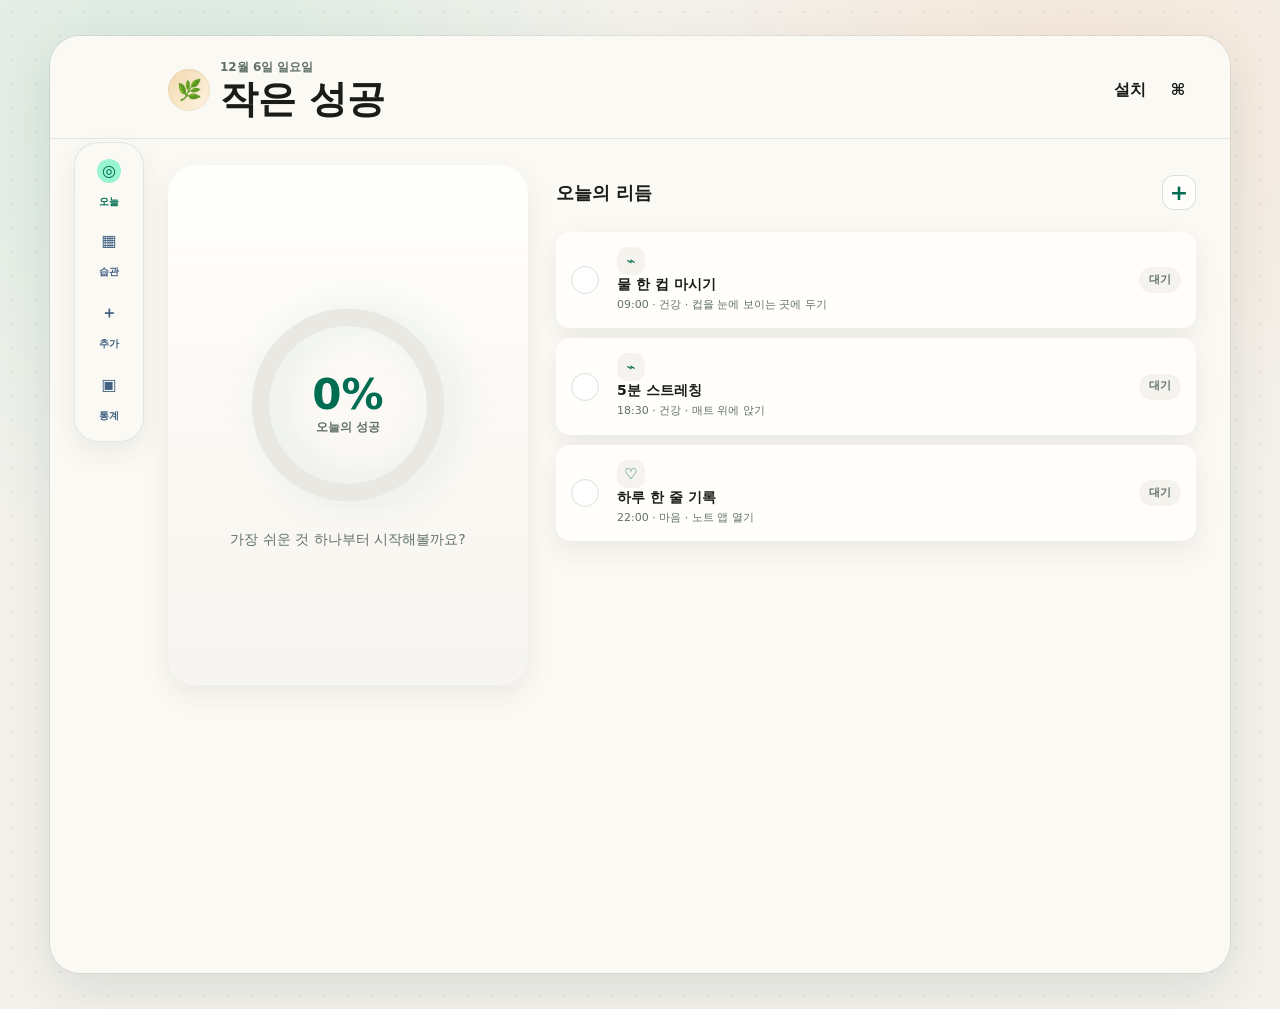
==== app/index.html @ c060423d "Initial habit app" ====
<!doctype html>
<html lang="ko">
  <head>
    <meta charset="utf-8" />
    <meta name="viewport" content="width=device-width, initial-scale=1, viewport-fit=cover" />
    <meta name="theme-color" content="#fbf9f4" />
    <meta name="description" content="작은 습관을 만들고 매일 기록하는 반응형 습관 앱" />
    <link rel="manifest" href="./manifest.webmanifest" />
    <link rel="icon" href="./icon.svg" type="image/svg+xml" />
    <link rel="stylesheet" href="./styles.css" />
    <title>작은 습관 조각</title>
  </head>
  <body>
    <a class="skip-link" href="#mainContent">본문으로 이동</a>

    <div id="app" class="app-shell">
      <header class="app-header">
        <button class="back-button" data-view-target="today" type="button" aria-label="뒤로">‹</button>
        <div class="avatar" aria-hidden="true">🌿</div>
        <div class="title-wrap">
          <p class="screen-date" id="todayLabel"></p>
          <h1 id="viewTitle">작은 성공</h1>
        </div>
        <button class="settings-button" id="installButton" type="button" hidden>설치</button>
        <button class="settings-button" type="button" aria-label="설정">⌘</button>
      </header>

      <main class="main-panel" id="mainContent">
        <section id="todayView" class="view is-visible" aria-labelledby="viewTitle">
          <div class="today-progress">
            <div class="progress-ring" aria-label="오늘 진행률">
              <svg viewBox="0 0 120 120">
                <circle class="ring-bg" cx="60" cy="60" r="50"></circle>
                <circle class="ring-value" id="ringValue" cx="60" cy="60" r="50"></circle>
              </svg>
              <div class="ring-center">
                <strong id="ringText">0%</strong>
                <span>오늘의 성공</span>
              </div>
            </div>
            <strong id="todayPercent" class="sr-only">0%</strong>
            <p id="todayMessage">작은 시작을 기다리고 있어요.</p>
          </div>

          <div class="section-head">
            <h2>오늘의 리듬</h2>
            <button class="icon-pill" data-view-target="add" type="button">+</button>
          </div>
          <div id="todayList" class="habit-list"></div>
        </section>

        <section id="habitsView" class="view" aria-labelledby="viewTitle">
          <div class="toolbar">
            <label class="search-box">
              <span>검색</span>
              <input id="searchInput" type="search" placeholder="습관 이름 검색" />
            </label>
            <select id="categoryFilter" aria-label="카테고리 필터">
              <option value="all">전체</option>
              <option value="health">건강</option>
              <option value="mind">마음</option>
              <option value="study">공부</option>
              <option value="life">생활</option>
            </select>
          </div>
          <div id="habitList" class="habit-grid"></div>
        </section>

        <section id="addView" class="view" aria-labelledby="viewTitle">
          <form id="habitForm" class="form-panel">
            <input type="hidden" id="editingId" />
            <label>
              <span>습관 목표</span>
              <input id="habitName" maxlength="32" required placeholder="나는 뭘 하고 싶어요..." />
            </label>
            <label>
              <span>바로 시작할 첫 조각</span>
              <input id="habitMicro" maxlength="44" required placeholder="예: 운동화 현관에 두기" />
            </label>

            <fieldset class="category-field">
              <legend>카테고리</legend>
              <label>
                <input type="radio" name="categoryChoice" value="health" checked />
                <span>건강</span>
              </label>
              <label>
                <input type="radio" name="categoryChoice" value="mind" />
                <span>마음</span>
              </label>
              <label>
                <input type="radio" name="categoryChoice" value="study" />
                <span>자기계발</span>
              </label>
            </fieldset>

            <div class="form-row">
              <label>
                <span>카테고리</span>
                <select id="habitCategory">
                  <option value="health">건강</option>
                  <option value="mind">마음</option>
                  <option value="study">공부</option>
                  <option value="life">생활</option>
                </select>
              </label>
              <label>
                <span>목표 시간</span>
                <input id="habitTime" type="time" value="09:00" />
              </label>
            </div>

            <label>
              <span>작게 나눈 순서</span>
              <textarea id="habitSteps" rows="4" placeholder="한 줄에 하나씩 적어줘&#10;신발끈 묶기&#10;현관문 열기&#10;5분만 걷기"></textarea>
            </label>

            <div class="reminder-row">
              <div>
                <strong>부드러운 알림</strong>
                <span>예정 시간에 살짝 알려줄게요</span>
              </div>
              <span class="switch" aria-hidden="true"></span>
            </div>

            <div class="form-actions">
              <button class="secondary-button" id="cancelEdit" type="button">취소</button>
              <button class="primary-button" type="submit">작은 습관 저장하기</button>
            </div>
          </form>
        </section>

        <section id="detailView" class="view" aria-labelledby="viewTitle">
          <div id="detailPanel"></div>
        </section>

        <section id="statsView" class="view" aria-labelledby="viewTitle">
          <div class="stats-grid">
            <article class="stat-card warm">
              <span>연속 달성</span>
              <strong id="streakStat">0일</strong>
            </article>
            <article class="stat-card green">
              <span>전체 완료</span>
              <strong id="totalStat">0회</strong>
            </article>
            <article class="stat-card">
              <span>등록 습관</span>
              <strong id="habitStat">0개</strong>
            </article>
          </div>

          <div class="chart-panel">
            <div class="section-head compact">
              <h2>주간 흐름</h2>
              <span class="growth-chip">+15%</span>
            </div>
            <div id="weekChart" class="week-chart"></div>
          </div>
        </section>
      </main>

      <nav class="bottom-nav" aria-label="하단 메뉴">
        <button class="nav-item is-active" data-view="today" type="button"><span>◎</span>오늘</button>
        <button class="nav-item" data-view="habits" type="button"><span>▦</span>습관</button>
        <button class="nav-item" data-view="add" type="button"><span>＋</span>추가</button>
        <button class="nav-item" data-view="stats" type="button"><span>▣</span>통계</button>
      </nav>
    </div>

    <div id="toast" class="toast" role="status" aria-live="polite"></div>
    <script src="./app.js"></script>
  </body>
</html>
---- app/styles.css ----
:root {
  color-scheme: light;
  --background: #fbf9f4;
  --surface: #fffefa;
  --surface-low: #f5f3ee;
  --surface-mid: #f0eee9;
  --surface-high: #eae8e3;
  --primary: #006c51;
  --primary-soft: #99f4d1;
  --primary-mid: #76d1af;
  --primary-deep: #004b3a;
  --secondary: #416182;
  --warm: #ffae6f;
  --text: #1b1c19;
  --muted: #617069;
  --line: #d9e1dc;
  --danger: #b64040;
  --font-display: "Plus Jakarta Sans", "Apple SD Gothic Neo", "Malgun Gothic", system-ui, sans-serif;
  --font-body: "Be Vietnam Pro", "Apple SD Gothic Neo", "Malgun Gothic", system-ui, sans-serif;
  --shadow-soft: 0 18px 50px rgba(22, 45, 37, 0.1);
  --shadow-card: 0 10px 26px rgba(25, 54, 45, 0.08);
  --spring: cubic-bezier(0.2, 0.8, 0.2, 1);
}

* {
  box-sizing: border-box;
}

html {
  min-height: 100%;
  scroll-behavior: smooth;
}

body {
  min-height: 100%;
  margin: 0;
  background:
    radial-gradient(circle, rgba(27, 28, 25, 0.08) 1px, transparent 1px) 0 0 / 24px 24px,
    #f3f1ec;
  color: var(--text);
  font-family: var(--font-body);
  font-size: 16px;
  line-height: 1.5;
  letter-spacing: 0;
}

button,
input,
select,
textarea {
  font: inherit;
}

button {
  cursor: pointer;
}

button,
input,
select,
textarea,
.habit-card,
.stat-card,
.detail-card,
.form-panel,
.chart-panel,
.today-progress {
  transition:
    transform 240ms var(--spring),
    background-color 220ms ease,
    border-color 220ms ease,
    box-shadow 260ms var(--spring),
    color 220ms ease,
    opacity 220ms ease;
}

button:active {
  transform: scale(0.95);
}

button:focus-visible,
input:focus-visible,
select:focus-visible,
textarea:focus-visible {
  outline: 3px solid rgba(0, 108, 81, 0.28);
  outline-offset: 3px;
}

h1,
h2,
p {
  margin: 0;
}

h1,
h2 {
  font-family: var(--font-display);
  letter-spacing: 0;
}

h1 {
  font-size: 18px;
  font-weight: 800;
  line-height: 1.2;
}

h2 {
  font-size: 18px;
  font-weight: 800;
}

.sr-only,
.skip-link {
  position: absolute;
  width: 1px;
  height: 1px;
  padding: 0;
  overflow: hidden;
  clip: rect(0, 0, 0, 0);
  white-space: nowrap;
  border: 0;
}

.skip-link:focus {
  position: fixed;
  z-index: 100;
  top: 12px;
  left: 12px;
  width: auto;
  height: auto;
  clip: auto;
  padding: 10px 14px;
  border-radius: 12px;
  background: var(--primary);
  color: #fff;
}

.app-shell {
  position: relative;
  width: min(100%, 390px);
  min-height: 100dvh;
  margin: 0 auto;
  overflow: hidden;
  background: var(--background);
  box-shadow: 0 0 0 1px rgba(0, 0, 0, 0.06), var(--shadow-soft);
}

.app-header {
  position: sticky;
  top: 0;
  z-index: 20;
  display: grid;
  grid-template-columns: 36px 38px minmax(0, 1fr) auto auto;
  align-items: center;
  gap: 8px;
  min-height: 66px;
  padding: max(10px, env(safe-area-inset-top)) 16px 10px;
  background: rgba(251, 249, 244, 0.9);
  backdrop-filter: blur(18px) saturate(150%);
}

.back-button,
.settings-button,
.icon-pill,
.icon-button {
  display: inline-grid;
  place-items: center;
  min-width: 36px;
  min-height: 36px;
  border: 0;
  border-radius: 14px;
  background: transparent;
  color: var(--text);
  font-weight: 800;
}

.back-button {
  font-size: 28px;
}

.settings-button:hover,
.back-button:hover,
.icon-pill:hover,
.icon-button:hover {
  background: var(--surface-mid);
  transform: translateY(-2px);
}

.avatar {
  display: grid;
  place-items: center;
  width: 34px;
  height: 34px;
  border-radius: 999px;
  background: linear-gradient(135deg, #f2d8ae, #fff4e2);
  font-size: 17px;
  box-shadow: inset 0 0 0 1px rgba(95, 71, 42, 0.08);
}

.title-wrap {
  min-width: 0;
}

.screen-date {
  color: var(--muted);
  font-size: 11px;
  font-weight: 700;
}

.main-panel {
  min-height: calc(100dvh - 66px);
  padding: 6px 16px 96px;
}

.view {
  display: none;
}

.view.is-visible {
  display: grid;
  gap: 18px;
  animation: viewIn 360ms var(--spring) both;
}

.today-progress {
  display: grid;
  justify-items: center;
  gap: 18px;
  padding: 18px 10px 10px;
  text-align: center;
}

.today-progress:hover {
  transform: translateY(-2px);
}

.progress-ring {
  position: relative;
  width: 156px;
  height: 156px;
}

.progress-ring svg {
  width: 100%;
  height: 100%;
  transform: rotate(-90deg);
  filter: drop-shadow(0 12px 18px rgba(0, 108, 81, 0.11));
}

.ring-bg,
.ring-value {
  fill: none;
  stroke-width: 10;
}

.ring-bg {
  stroke: var(--surface-high);
}

.ring-value {
  stroke: var(--primary-mid);
  stroke-linecap: round;
  stroke-dasharray: 314;
  stroke-dashoffset: 314;
  transition: stroke-dashoffset 620ms var(--spring);
}

.ring-center {
  position: absolute;
  inset: 0;
  display: grid;
  place-content: center;
  gap: 2px;
}

.ring-center strong {
  color: var(--primary);
  font-family: var(--font-display);
  font-size: 32px;
  font-weight: 900;
  line-height: 1;
}

.ring-center span,
#todayMessage {
  color: var(--muted);
  font-size: 12px;
  font-weight: 700;
}

#todayMessage {
  max-width: 250px;
  font-weight: 500;
  line-height: 1.6;
}

.section-head,
.toolbar,
.form-actions,
.detail-title-row {
  display: flex;
  align-items: center;
  justify-content: space-between;
  gap: 12px;
}

.section-head.compact {
  margin-bottom: 14px;
}

.icon-pill {
  min-width: 34px;
  min-height: 34px;
  border-radius: 12px;
  background: var(--surface);
  color: var(--primary);
  box-shadow: inset 0 0 0 1px var(--line);
  font-size: 22px;
}

.habit-list,
.habit-grid {
  display: grid;
  gap: 10px;
}

.habit-card {
  display: grid;
  grid-template-columns: 36px minmax(0, 1fr) auto;
  align-items: center;
  gap: 10px;
  min-height: 58px;
  padding: 10px;
  border: 1px solid transparent;
  border-radius: 14px;
  background: var(--surface);
  box-shadow: var(--shadow-card);
}

.habit-card:hover {
  border-color: rgba(0, 108, 81, 0.18);
  transform: translateY(-3px);
  box-shadow: 0 14px 30px rgba(25, 54, 45, 0.12);
}

.habit-card.is-done {
  background: linear-gradient(90deg, rgba(153, 244, 209, 0.22), var(--surface));
}

.check-button {
  display: grid;
  place-items: center;
  width: 28px;
  height: 28px;
  border: 1px solid var(--line);
  border-radius: 999px;
  background: #fff;
  color: transparent;
  font-size: 13px;
  font-weight: 900;
}

.check-button:hover {
  border-color: var(--primary);
  transform: scale(1.08);
}

.check-button.is-done {
  border-color: var(--primary);
  background: var(--primary);
  color: #fff;
  animation: checkPop 520ms var(--spring) both;
}

.habit-icon {
  display: grid;
  place-items: center;
  width: 28px;
  height: 28px;
  border-radius: 10px;
  background: var(--surface-low);
  color: var(--primary);
  font-size: 15px;
}

.habit-title {
  display: block;
  width: 100%;
  padding: 0;
  border: 0;
  background: transparent;
  color: var(--text);
  text-align: left;
  font-size: 14px;
  font-weight: 800;
  line-height: 1.35;
}

.habit-title:hover {
  color: var(--primary);
}

.habit-meta {
  margin-top: 3px;
  overflow: hidden;
  color: var(--muted);
  font-size: 11px;
  text-overflow: ellipsis;
  white-space: nowrap;
}

.chip,
.growth-chip {
  display: inline-flex;
  align-items: center;
  justify-content: center;
  min-height: 26px;
  padding: 0 10px;
  border-radius: 999px;
  background: var(--surface-low);
  color: var(--muted);
  font-size: 11px;
  font-weight: 800;
  white-space: nowrap;
}

.toolbar {
  display: grid;
  grid-template-columns: minmax(0, 1fr) 112px;
  align-items: end;
}

.search-box,
.form-panel label {
  display: grid;
  gap: 7px;
}

.search-box span,
.form-panel label span,
.category-field legend,
.stat-card span {
  color: var(--muted);
  font-size: 11px;
  font-weight: 800;
}

input,
select,
textarea {
  width: 100%;
  min-height: 46px;
  border: 0;
  border-radius: 12px;
  background: var(--surface-mid);
  color: var(--text);
  padding: 0 14px;
}

input:hover,
select:hover,
textarea:hover {
  background: var(--surface-high);
}

textarea {
  min-height: 108px;
  padding: 13px 14px;
  resize: vertical;
}

.form-panel,
.detail-card,
.chart-panel {
  display: grid;
  gap: 16px;
  padding: 16px;
  border-radius: 18px;
  background: transparent;
}

.form-row {
  display: grid;
  grid-template-columns: 1fr 1fr;
  gap: 10px;
}

.category-field {
  display: grid;
  grid-template-columns: repeat(3, 1fr);
  gap: 9px;
  margin: 0;
  padding: 0;
  border: 0;
}

.category-field legend {
  grid-column: 1 / -1;
  margin-bottom: 2px;
}

.category-field label {
  position: relative;
}

.category-field input {
  position: absolute;
  opacity: 0;
  pointer-events: none;
}

.category-field label span {
  display: grid;
  place-items: center;
  min-height: 64px;
  border-radius: 14px;
  background: var(--surface);
  color: var(--text);
  box-shadow: var(--shadow-card);
}

.category-field input:checked + span {
  background: var(--primary);
  color: #fff;
}

.reminder-row {
  display: flex;
  align-items: center;
  justify-content: space-between;
  gap: 12px;
  padding: 12px 14px;
  border-radius: 14px;
  background: var(--surface);
  box-shadow: var(--shadow-card);
}

.reminder-row strong,
.reminder-row span {
  display: block;
}

.reminder-row strong {
  font-size: 13px;
}

.reminder-row div span {
  margin-top: 2px;
  color: var(--muted);
  font-size: 11px;
}

.switch {
  position: relative;
  width: 42px;
  height: 24px;
  border-radius: 999px;
  background: var(--primary-soft);
}

.switch::after {
  content: "";
  position: absolute;
  top: 4px;
  right: 4px;
  width: 16px;
  height: 16px;
  border-radius: 999px;
  background: var(--primary);
}

.primary-button,
.secondary-button,
.danger-button {
  display: inline-flex;
  align-items: center;
  justify-content: center;
  min-height: 48px;
  border: 0;
  border-radius: 999px;
  padding: 0 18px;
  font-size: 13px;
  font-weight: 900;
}

.primary-button {
  flex: 1;
  background: var(--primary);
  color: #fff;
  box-shadow: 0 10px 22px rgba(0, 108, 81, 0.2);
}

.primary-button:hover {
  background: var(--primary-deep);
  transform: translateY(-3px);
}

.secondary-button {
  background: var(--surface);
  color: var(--primary);
  box-shadow: inset 0 0 0 1px var(--line);
}

.secondary-button:hover {
  background: var(--surface-low);
  transform: translateY(-2px);
}

.danger-button {
  background: rgba(182, 64, 64, 0.08);
  color: var(--danger);
}

.detail-card {
  margin-top: 4px;
  padding: 18px;
  border-radius: 22px;
  background: var(--surface);
  box-shadow: var(--shadow-card);
}

.detail-title-row {
  align-items: flex-start;
}

.eyebrow {
  color: var(--muted);
  font-size: 11px;
  font-weight: 800;
}

.detail-card h2 {
  margin-top: 5px;
  font-size: 28px;
}

.detail-card p:not(.eyebrow) {
  color: var(--muted);
  font-size: 13px;
}

.step-list {
  display: grid;
  gap: 10px;
  padding: 0;
  margin: 0;
  list-style: none;
}

.step-list li {
  display: grid;
  grid-template-columns: 30px minmax(0, 1fr) 28px;
  align-items: center;
  gap: 10px;
  min-height: 50px;
  padding: 10px;
  border-radius: 14px;
  background: var(--surface-low);
  color: var(--text);
  font-size: 13px;
  font-weight: 700;
}

.step-number {
  display: grid;
  place-items: center;
  width: 28px;
  height: 28px;
  border-radius: 999px;
  background: var(--primary-soft);
  color: var(--primary);
  font-size: 12px;
  font-weight: 900;
}

.step-check {
  display: grid;
  place-items: center;
  width: 26px;
  height: 26px;
  border-radius: 999px;
  background: #fff;
  color: var(--muted);
}

.stats-grid {
  display: grid;
  grid-template-columns: 1fr 1fr;
  gap: 12px;
}

.stat-card {
  display: grid;
  min-height: 124px;
  align-content: space-between;
  padding: 16px;
  border-radius: 18px;
  background: var(--surface);
  box-shadow: var(--shadow-card);
}

.stat-card.green {
  background: var(--primary);
  color: #fff;
}

.stat-card.green span,
.stat-card.green strong {
  color: #fff;
}

.stat-card.warm {
  background: #fff8ed;
}

.stat-card strong {
  color: var(--text);
  font-family: var(--font-display);
  font-size: 32px;
  font-weight: 900;
  line-height: 1;
}

.chart-panel {
  border-radius: 20px;
  background: var(--surface);
  box-shadow: var(--shadow-card);
}

.growth-chip {
  background: #e8f5ff;
  color: var(--secondary);
}

.week-chart {
  display: grid;
  grid-template-columns: repeat(7, 1fr);
  align-items: end;
  gap: 8px;
  min-height: 160px;
}

.bar-wrap {
  display: grid;
  gap: 7px;
  justify-items: center;
}

.bar {
  width: 100%;
  max-width: 26px;
  min-height: 10px;
  border-radius: 10px 10px 4px 4px;
  background: linear-gradient(180deg, var(--primary-mid), var(--primary));
  transform-origin: bottom;
  animation: barRise 620ms var(--spring) both;
}

.bar-wrap:nth-child(3) .bar,
.bar-wrap:nth-child(4) .bar {
  background: linear-gradient(180deg, var(--primary-soft), var(--primary));
}

.bar-label {
  color: var(--muted);
  font-size: 10px;
  font-weight: 800;
}

.bottom-nav {
  position: fixed;
  left: 50%;
  bottom: 0;
  z-index: 30;
  display: grid;
  grid-template-columns: repeat(4, 1fr);
  width: min(100%, 390px);
  transform: translateX(-50%);
  padding: 8px 10px max(8px, env(safe-area-inset-bottom));
  border-top: 1px solid rgba(217, 225, 220, 0.75);
  background: rgba(251, 249, 244, 0.92);
  backdrop-filter: blur(18px) saturate(150%);
}

.nav-item {
  display: grid;
  gap: 2px;
  place-items: center;
  min-height: 48px;
  border: 0;
  border-radius: 14px;
  background: transparent;
  color: var(--secondary);
  font-size: 10px;
  font-weight: 800;
}

.nav-item span {
  font-size: 16px;
  line-height: 1;
}

.nav-item:hover {
  background: var(--surface-mid);
  transform: translateY(-2px);
}

.nav-item.is-active {
  color: var(--primary);
}

.nav-item.is-active span {
  display: grid;
  place-items: center;
  width: 24px;
  height: 24px;
  border-radius: 999px;
  background: var(--primary-soft);
}

.empty-state {
  padding: 24px 18px;
  border-radius: 16px;
  background: var(--surface);
  color: var(--muted);
  text-align: center;
  box-shadow: var(--shadow-card);
}

.toast {
  position: fixed;
  left: 50%;
  bottom: 86px;
  z-index: 60;
  min-width: min(90vw, 320px);
  padding: 13px 16px;
  border-radius: 999px;
  background: var(--primary-deep);
  color: #fff;
  text-align: center;
  font-size: 13px;
  font-weight: 800;
  box-shadow: 0 16px 36px rgba(0, 75, 58, 0.22);
  opacity: 0;
  pointer-events: none;
  transform: translateX(-50%) translateY(18px) scale(0.96);
  transition: opacity 220ms ease, transform 300ms var(--spring);
}

.toast.is-visible {
  opacity: 1;
  transform: translateX(-50%) translateY(0) scale(1);
}

.burst-particle {
  position: fixed;
  z-index: 80;
  width: 8px;
  height: 8px;
  border-radius: 999px;
  background: var(--primary);
  pointer-events: none;
  animation: burst 720ms var(--spring) forwards;
}

@keyframes viewIn {
  from {
    opacity: 0;
    transform: translateY(10px);
  }
  to {
    opacity: 1;
    transform: translateY(0);
  }
}

@keyframes checkPop {
  0% {
    transform: scale(0.72);
  }
  55% {
    transform: scale(1.16);
  }
  100% {
    transform: scale(1);
  }
}

@keyframes barRise {
  from {
    opacity: 0.35;
    transform: scaleY(0.2);
  }
  to {
    opacity: 1;
    transform: scaleY(1);
  }
}

@keyframes burst {
  from {
    opacity: 1;
    transform: translate3d(0, 0, 0) scale(1);
  }
  to {
    opacity: 0;
    transform: translate3d(var(--tx), var(--ty), 0) scale(0.4);
  }
}

@media (min-width: 760px) {
  body {
    padding: 32px 0;
  }

  .app-shell {
    min-height: min(844px, calc(100dvh - 64px));
    border-radius: 28px;
  }

  .bottom-nav {
    bottom: 32px;
    border-radius: 0 0 28px 28px;
  }
}

@media (min-width: 900px) {
  body {
    padding: 36px 24px;
    background:
      radial-gradient(circle at 15% 12%, rgba(118, 209, 175, 0.22), transparent 28rem),
      radial-gradient(circle at 84% 10%, rgba(255, 174, 111, 0.16), transparent 26rem),
      radial-gradient(circle, rgba(27, 28, 25, 0.07) 1px, transparent 1px) 0 0 / 24px 24px,
      #f3f1ec;
  }

  .app-shell {
    width: min(100%, 1180px);
    min-height: min(820px, calc(100dvh - 72px));
    display: grid;
    grid-template-rows: auto 1fr;
    border-radius: 30px;
  }

  .app-header {
    position: relative;
    grid-template-columns: 44px minmax(0, 1fr) auto auto;
    min-height: 86px;
    padding: 22px 34px 16px 118px;
    border-bottom: 1px solid rgba(217, 225, 220, 0.72);
  }

  .back-button {
    display: none;
  }

  .avatar {
    width: 42px;
    height: 42px;
    font-size: 20px;
  }

  h1 {
    font-size: clamp(26px, 3vw, 40px);
  }

  .screen-date {
    font-size: 12px;
  }

  .main-panel {
    padding: 26px 34px 34px 118px;
  }

  .bottom-nav {
    position: absolute;
    left: 24px;
    top: 106px;
    bottom: auto;
    width: 70px;
    transform: none;
    grid-template-columns: 1fr;
    gap: 10px;
    padding: 10px;
    border: 1px solid rgba(217, 225, 220, 0.75);
    border-radius: 24px;
    box-shadow: var(--shadow-card);
  }

  .nav-item {
    min-height: 62px;
    border-radius: 18px;
  }

  #todayView.view.is-visible {
    grid-template-columns: minmax(280px, 360px) minmax(0, 1fr);
    grid-template-rows: auto 1fr;
    align-items: start;
    gap: 22px 28px;
  }

  #todayView .today-progress {
    grid-row: 1 / span 2;
    min-height: 520px;
    align-content: center;
    padding: 28px;
    border-radius: 28px;
    background: linear-gradient(180deg, rgba(255, 254, 250, 0.9), rgba(245, 243, 238, 0.78));
    box-shadow: var(--shadow-card);
  }

  #todayView .section-head {
    align-self: end;
    padding-top: 10px;
  }

  .progress-ring {
    width: 210px;
    height: 210px;
  }

  .ring-center strong {
    font-size: 42px;
  }

  #todayMessage {
    max-width: 280px;
    font-size: 14px;
  }

  .habit-list {
    grid-template-columns: 1fr;
  }

  .habit-grid {
    grid-template-columns: repeat(2, minmax(0, 1fr));
  }

  .habit-card {
    min-height: 74px;
    padding: 14px;
  }

  .stats-grid {
    grid-template-columns: 1fr 1fr 1fr;
  }

  #statsView.view.is-visible {
    grid-template-columns: minmax(0, 0.9fr) minmax(360px, 1.1fr);
    align-items: start;
  }

  #statsView .stats-grid {
    grid-template-columns: 1fr;
  }

  #statsView .chart-panel {
    min-height: 360px;
  }

  .week-chart {
    min-height: 250px;
  }

  .toolbar {
    grid-template-columns: minmax(0, 1fr) 160px;
  }

  .form-panel {
    max-width: 720px;
    margin: 8px auto 0;
    padding: 28px;
    border-radius: 28px;
    background: rgba(255, 254, 250, 0.72);
    box-shadow: var(--shadow-card);
  }

  .detail-card {
    max-width: 760px;
    margin: 8px auto 0;
    padding: 30px;
  }
}

@media (max-width: 380px) {
  .app-header {
    grid-template-columns: 30px 34px minmax(0, 1fr) auto auto;
    padding-inline: 12px;
  }

  .main-panel {
    padding-inline: 12px;
  }

  .form-row,
  .toolbar {
    grid-template-columns: 1fr;
  }

  .category-field {
    grid-template-columns: 1fr;
  }
}

@media (prefers-reduced-motion: reduce) {
  *,
  *::before,
  *::after {
    animation-duration: 1ms !important;
    scroll-behavior: auto !important;
    transition-duration: 1ms !important;
  }
}
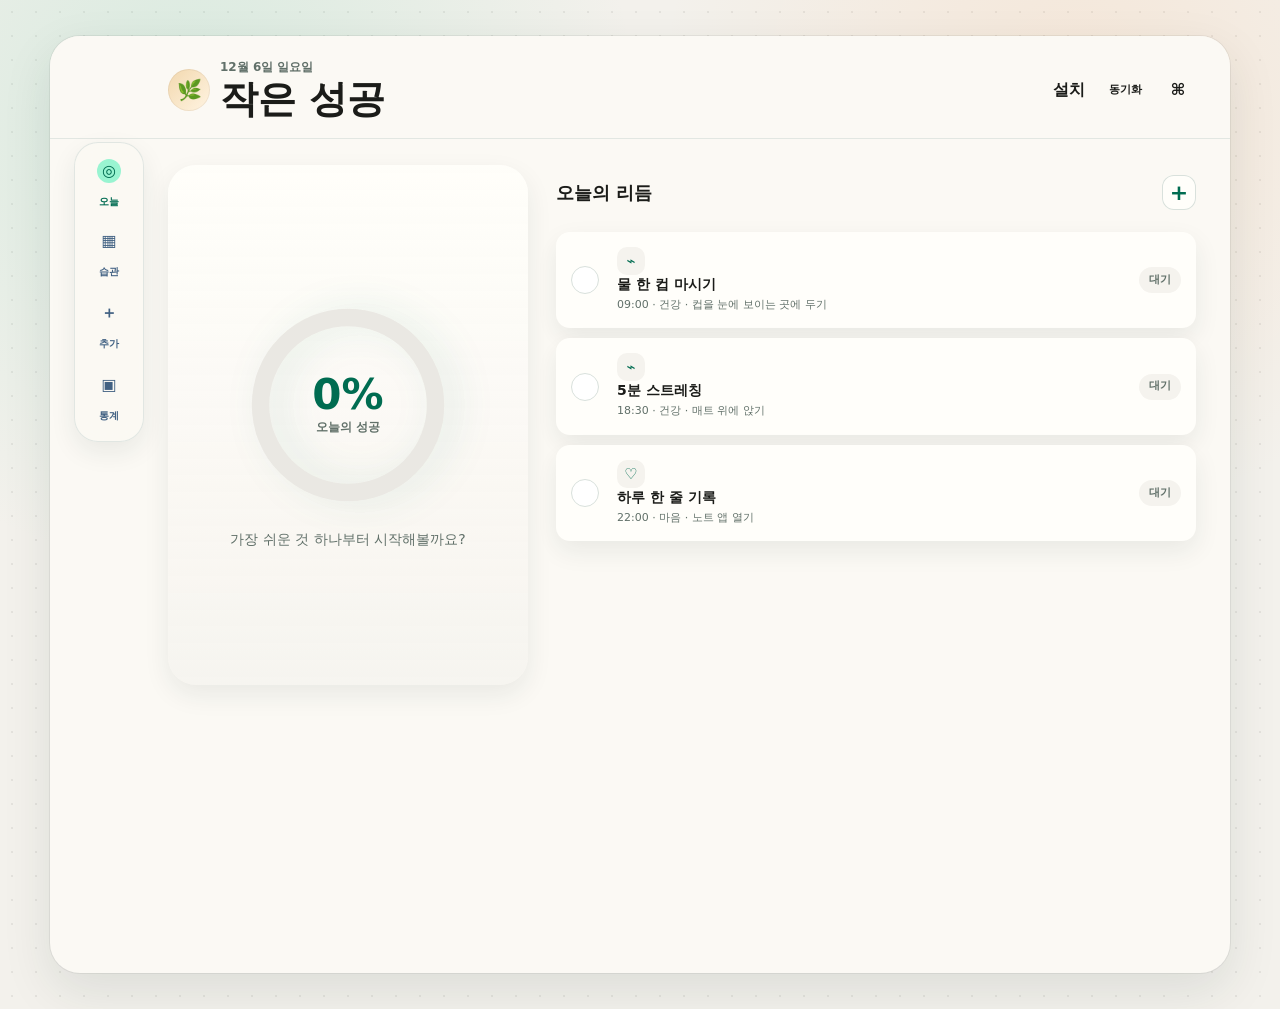
==== commit bd461b84: "Add Supabase sync" ====
--- a/app/index.html
+++ b/app/index.html
@@ -22,6 +22,7 @@
           <h1 id="viewTitle">작은 성공</h1>
         </div>
         <button class="settings-button" id="installButton" type="button" hidden>설치</button>
+        <button class="settings-button sync-trigger" id="syncButton" type="button" aria-label="동기화">동기화</button>
         <button class="settings-button" type="button" aria-label="설정">⌘</button>
       </header>
 
@@ -168,7 +169,33 @@
       </nav>
     </div>
 
+    <dialog id="syncDialog" class="sync-dialog">
+      <form method="dialog" class="sync-panel">
+        <div class="sync-head">
+          <div>
+            <p class="eyebrow">기기 동기화</p>
+            <h2>폰과 같은 기록 쓰기</h2>
+          </div>
+          <button class="settings-button" value="close" type="submit" aria-label="닫기">×</button>
+        </div>
+        <p class="sync-copy" id="syncStatus">동기화 설정을 확인하고 있어요.</p>
+        <label class="sync-code-field">
+          <span>동기화 코드</span>
+          <input id="syncKeyInput" autocomplete="off" spellcheck="false" placeholder="PC에서 만든 코드를 폰에 붙여넣기" />
+        </label>
+        <div class="sync-actions">
+          <button class="secondary-button" id="createSyncKey" type="button">새 코드 만들기</button>
+          <button class="primary-button" id="connectSyncKey" type="button">이 코드로 연결</button>
+        </div>
+        <div class="sync-actions">
+          <button class="secondary-button" id="copySyncKey" type="button">코드 복사</button>
+          <button class="secondary-button" id="pullSyncNow" type="button">지금 불러오기</button>
+        </div>
+      </form>
+    </dialog>
+
     <div id="toast" class="toast" role="status" aria-live="polite"></div>
+    <script src="./config.js"></script>
     <script src="./app.js"></script>
   </body>
 </html>
--- a/app/styles.css
+++ b/app/styles.css
@@ -150,7 +150,7 @@
   top: 0;
   z-index: 20;
   display: grid;
-  grid-template-columns: 36px 38px minmax(0, 1fr) auto auto;
+  grid-template-columns: 36px 38px minmax(0, 1fr) auto auto auto;
   align-items: center;
   gap: 8px;
   min-height: 66px;
@@ -184,6 +184,16 @@
 .icon-button:hover {
   background: var(--surface-mid);
   transform: translateY(-2px);
+}
+
+.sync-trigger {
+  padding: 0 10px;
+  font-size: 11px;
+}
+
+.sync-trigger.is-connected {
+  background: var(--primary-soft);
+  color: var(--primary);
 }
 
 .avatar {
@@ -852,6 +862,64 @@
   transform: translateX(-50%) translateY(0) scale(1);
 }
 
+.sync-dialog {
+  width: min(92vw, 420px);
+  padding: 0;
+  border: 0;
+  border-radius: 24px;
+  background: transparent;
+  color: var(--text);
+}
+
+.sync-dialog::backdrop {
+  background: rgba(27, 28, 25, 0.28);
+  backdrop-filter: blur(6px);
+}
+
+.sync-panel {
+  display: grid;
+  gap: 16px;
+  padding: 20px;
+  border-radius: 24px;
+  background: var(--background);
+  box-shadow: 0 24px 70px rgba(22, 45, 37, 0.22);
+}
+
+.sync-head {
+  display: flex;
+  align-items: flex-start;
+  justify-content: space-between;
+  gap: 12px;
+}
+
+.sync-copy {
+  color: var(--muted);
+  font-size: 13px;
+  line-height: 1.6;
+}
+
+.sync-code-field {
+  display: grid;
+  gap: 8px;
+}
+
+.sync-code-field span {
+  color: var(--muted);
+  font-size: 11px;
+  font-weight: 800;
+}
+
+.sync-code-field input {
+  font-family: ui-monospace, "SFMono-Regular", monospace;
+  letter-spacing: 0.04em;
+}
+
+.sync-actions {
+  display: grid;
+  grid-template-columns: 1fr 1fr;
+  gap: 10px;
+}
+
 .burst-particle {
   position: fixed;
   z-index: 80;
@@ -944,7 +1012,7 @@
 
   .app-header {
     position: relative;
-    grid-template-columns: 44px minmax(0, 1fr) auto auto;
+    grid-template-columns: 44px minmax(0, 1fr) auto auto auto;
     min-height: 86px;
     padding: 22px 34px 16px 118px;
     border-bottom: 1px solid rgba(217, 225, 220, 0.72);
@@ -1084,7 +1152,7 @@
 
 @media (max-width: 380px) {
   .app-header {
-    grid-template-columns: 30px 34px minmax(0, 1fr) auto auto;
+    grid-template-columns: 30px 34px minmax(0, 1fr) auto auto auto;
     padding-inline: 12px;
   }
 
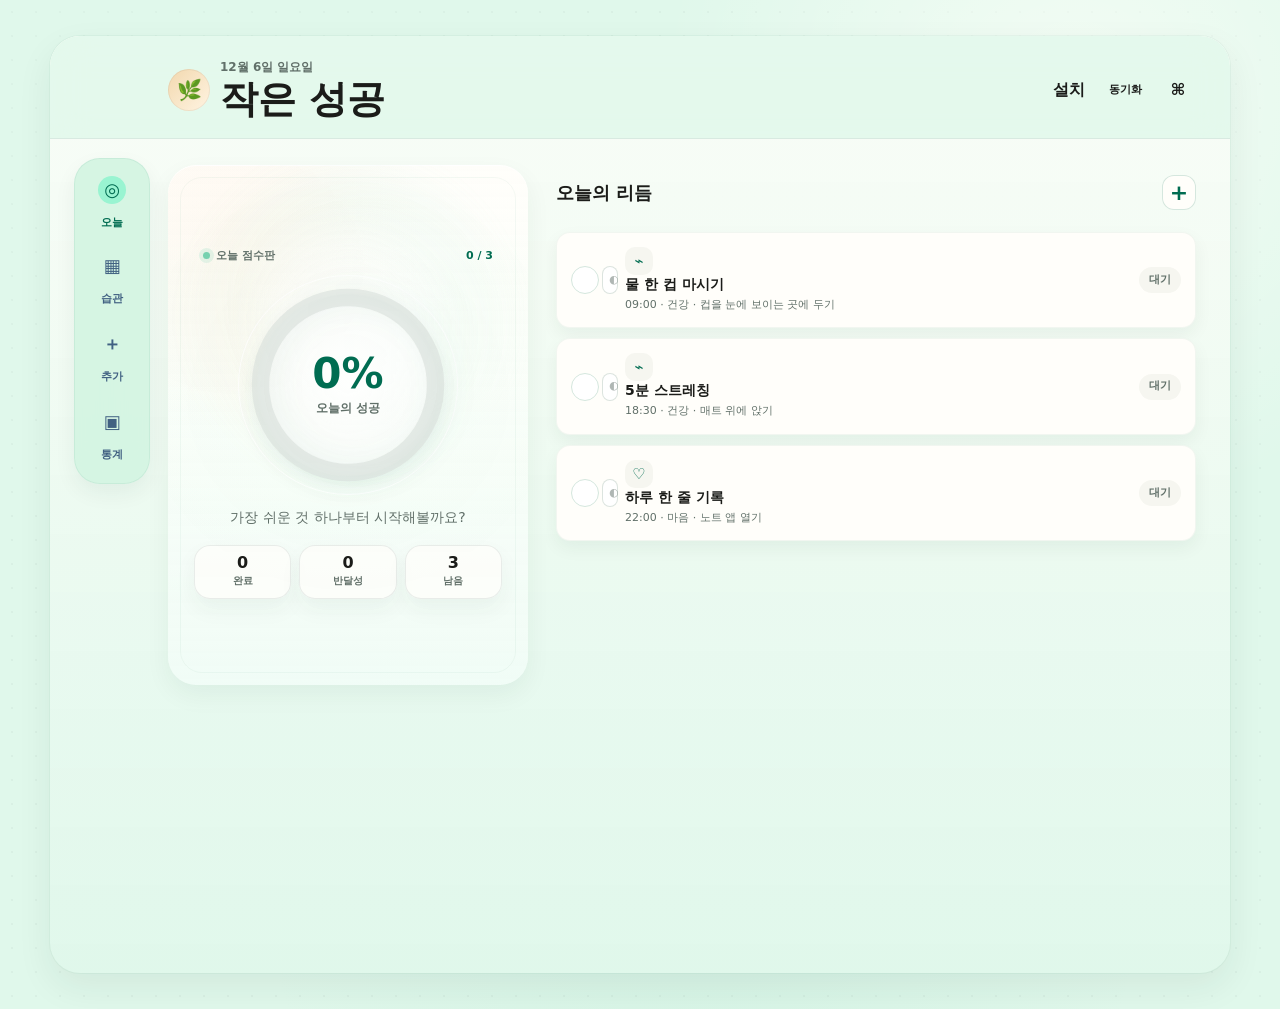
==== commit cc875793: "Improve habit progress dashboard styling" ====
--- a/app/index.html
+++ b/app/index.html
@@ -29,8 +29,19 @@
       <main class="main-panel" id="mainContent">
         <section id="todayView" class="view is-visible" aria-labelledby="viewTitle">
           <div class="today-progress">
+            <div class="progress-kicker">
+              <span>오늘 점수판</span>
+              <strong id="todayScoreText">0 / 0</strong>
+            </div>
             <div class="progress-ring" aria-label="오늘 진행률">
               <svg viewBox="0 0 120 120">
+                <defs>
+                  <linearGradient id="ringGradient" x1="20" y1="20" x2="100" y2="100" gradientUnits="userSpaceOnUse">
+                    <stop offset="0%" stop-color="#99f4d1"></stop>
+                    <stop offset="58%" stop-color="#55c79d"></stop>
+                    <stop offset="100%" stop-color="#006c51"></stop>
+                  </linearGradient>
+                </defs>
                 <circle class="ring-bg" cx="60" cy="60" r="50"></circle>
                 <circle class="ring-value" id="ringValue" cx="60" cy="60" r="50"></circle>
               </svg>
@@ -41,6 +52,11 @@
             </div>
             <strong id="todayPercent" class="sr-only">0%</strong>
             <p id="todayMessage">작은 시작을 기다리고 있어요.</p>
+            <div class="progress-stats" aria-label="오늘 달성 요약">
+              <span><strong id="doneCountText">0</strong> 완료</span>
+              <span><strong id="partialCountText">0</strong> 반달성</span>
+              <span><strong id="remainingCountText">0</strong> 남음</span>
+            </div>
           </div>
 
           <div class="section-head">
@@ -142,7 +158,7 @@
               <strong id="streakStat">0일</strong>
             </article>
             <article class="stat-card green">
-              <span>전체 완료</span>
+              <span>전체 점수</span>
               <strong id="totalStat">0회</strong>
             </article>
             <article class="stat-card">
--- a/app/styles.css
+++ b/app/styles.css
@@ -1,10 +1,10 @@
 :root {
   color-scheme: light;
-  --background: #fbf9f4;
+  --background: #e0f8eb;
   --surface: #fffefa;
-  --surface-low: #f5f3ee;
-  --surface-mid: #f0eee9;
-  --surface-high: #eae8e3;
+  --surface-low: #f6f6f0;
+  --surface-mid: #edf6f1;
+  --surface-high: #e2eee8;
   --primary: #006c51;
   --primary-soft: #99f4d1;
   --primary-mid: #76d1af;
@@ -13,12 +13,12 @@
   --warm: #ffae6f;
   --text: #1b1c19;
   --muted: #617069;
-  --line: #d9e1dc;
+  --line: #d5e7de;
   --danger: #b64040;
   --font-display: "Plus Jakarta Sans", "Apple SD Gothic Neo", "Malgun Gothic", system-ui, sans-serif;
   --font-body: "Be Vietnam Pro", "Apple SD Gothic Neo", "Malgun Gothic", system-ui, sans-serif;
-  --shadow-soft: 0 18px 50px rgba(22, 45, 37, 0.1);
-  --shadow-card: 0 10px 26px rgba(25, 54, 45, 0.08);
+  --shadow-soft: 0 14px 36px rgba(22, 45, 37, 0.07);
+  --shadow-card: 0 7px 18px rgba(25, 54, 45, 0.055);
   --spring: cubic-bezier(0.2, 0.8, 0.2, 1);
 }
 
@@ -35,8 +35,10 @@
   min-height: 100%;
   margin: 0;
   background:
-    radial-gradient(circle, rgba(27, 28, 25, 0.08) 1px, transparent 1px) 0 0 / 24px 24px,
-    #f3f1ec;
+    radial-gradient(circle at 16% 8%, rgba(224, 248, 235, 0.42), transparent 22rem),
+    radial-gradient(circle at 86% 12%, rgba(255, 255, 250, 0.7), transparent 20rem),
+    radial-gradient(circle, rgba(27, 28, 25, 0.035) 1px, transparent 1px) 0 0 / 24px 24px,
+    #e0f8eb;
   color: var(--text);
   font-family: var(--font-body);
   font-size: 16px;
@@ -141,8 +143,10 @@
   min-height: 100dvh;
   margin: 0 auto;
   overflow: hidden;
-  background: var(--background);
-  box-shadow: 0 0 0 1px rgba(0, 0, 0, 0.06), var(--shadow-soft);
+  background:
+    linear-gradient(180deg, rgba(255, 254, 250, 0.84), rgba(224, 248, 235, 0.9)),
+    var(--background);
+  box-shadow: 0 0 0 1px rgba(0, 108, 81, 0.045), var(--shadow-soft);
 }
 
 .app-header {
@@ -155,7 +159,7 @@
   gap: 8px;
   min-height: 66px;
   padding: max(10px, env(safe-area-inset-top)) 16px 10px;
-  background: rgba(251, 249, 244, 0.9);
+  background: rgba(224, 248, 235, 0.82);
   backdrop-filter: blur(18px) saturate(150%);
 }
 
@@ -233,15 +237,86 @@
 }
 
 .today-progress {
+  position: relative;
+  overflow: hidden;
   display: grid;
   justify-items: center;
-  gap: 18px;
-  padding: 18px 10px 10px;
+  gap: 16px;
+  padding: 20px 14px 14px;
+  border-radius: 26px;
+  background:
+    radial-gradient(circle at 50% 42%, rgba(224, 248, 235, 0.14), transparent 10rem),
+    linear-gradient(180deg, rgba(255, 254, 250, 0.94), rgba(243, 253, 248, 0.76));
+  box-shadow:
+    inset 0 1px 0 rgba(255, 255, 255, 0.86),
+    var(--shadow-card);
   text-align: center;
+}
+
+.today-progress::before {
+  content: "";
+  position: absolute;
+  inset: 12px;
+  border: 1px solid rgba(0, 108, 81, 0.045);
+  border-radius: 22px;
+  pointer-events: none;
+}
+
+.today-progress::after {
+  content: "";
+  position: absolute;
+  width: 220px;
+  height: 220px;
+  border-radius: 999px;
+  background:
+    radial-gradient(circle, rgba(255, 255, 255, 0.74) 0 38%, transparent 39%),
+    conic-gradient(from 120deg, rgba(224, 248, 235, 0.2), rgba(255, 174, 111, 0.07), rgba(118, 209, 175, 0.14), rgba(224, 248, 235, 0.2));
+  filter: blur(18px);
+  opacity: 0.44;
+  pointer-events: none;
 }
 
 .today-progress:hover {
   transform: translateY(-2px);
+}
+
+.progress-kicker,
+.progress-ring,
+#todayMessage,
+.progress-stats {
+  position: relative;
+  z-index: 1;
+}
+
+.progress-kicker {
+  display: flex;
+  align-items: center;
+  justify-content: space-between;
+  width: min(100%, 240px);
+  gap: 12px;
+  color: var(--muted);
+  font-size: 11px;
+  font-weight: 800;
+}
+
+.progress-kicker span {
+  display: inline-flex;
+  align-items: center;
+  gap: 6px;
+}
+
+.progress-kicker span::before {
+  content: "";
+  width: 7px;
+  height: 7px;
+  border-radius: 999px;
+  background: var(--primary-mid);
+  box-shadow: 0 0 0 4px rgba(118, 209, 175, 0.18);
+}
+
+.progress-kicker strong {
+  color: var(--primary);
+  font-variant-numeric: tabular-nums;
 }
 
 .progress-ring {
@@ -250,11 +325,34 @@
   height: 156px;
 }
 
+.progress-ring::before,
+.progress-ring::after {
+  content: "";
+  position: absolute;
+  border-radius: 999px;
+  pointer-events: none;
+}
+
+.progress-ring::before {
+  inset: 14px;
+  background: radial-gradient(circle, rgba(255, 255, 255, 0.82), rgba(244, 249, 245, 0.46));
+  box-shadow:
+    inset 0 0 18px rgba(0, 108, 81, 0.055),
+    0 10px 22px rgba(0, 108, 81, 0.065);
+}
+
+.progress-ring::after {
+  inset: -5px;
+  border: 1px solid rgba(255, 255, 255, 0.72);
+}
+
 .progress-ring svg {
+  position: relative;
+  z-index: 1;
   width: 100%;
   height: 100%;
   transform: rotate(-90deg);
-  filter: drop-shadow(0 12px 18px rgba(0, 108, 81, 0.11));
+  filter: drop-shadow(0 8px 14px rgba(0, 108, 81, 0.08));
 }
 
 .ring-bg,
@@ -264,11 +362,11 @@
 }
 
 .ring-bg {
-  stroke: var(--surface-high);
+  stroke: rgba(217, 225, 220, 0.62);
 }
 
 .ring-value {
-  stroke: var(--primary-mid);
+  stroke: url("#ringGradient");
   stroke-linecap: round;
   stroke-dasharray: 314;
   stroke-dashoffset: 314;
@@ -278,9 +376,10 @@
 .ring-center {
   position: absolute;
   inset: 0;
+  z-index: 2;
   display: grid;
   place-content: center;
-  gap: 2px;
+  gap: 4px;
 }
 
 .ring-center strong {
@@ -289,6 +388,8 @@
   font-size: 32px;
   font-weight: 900;
   line-height: 1;
+  font-variant-numeric: tabular-nums;
+  text-shadow: 0 1px 0 rgba(255, 255, 255, 0.74);
 }
 
 .ring-center span,
@@ -302,6 +403,37 @@
   max-width: 250px;
   font-weight: 500;
   line-height: 1.6;
+}
+
+.progress-stats {
+  display: grid;
+  grid-template-columns: repeat(3, minmax(0, 1fr));
+  width: min(100%, 280px);
+  gap: 8px;
+}
+
+.progress-stats span {
+  display: grid;
+  gap: 2px;
+  min-width: 0;
+  min-height: 54px;
+  align-content: center;
+  border-radius: 16px;
+  background: rgba(255, 254, 250, 0.72);
+  color: var(--muted);
+  font-size: 10px;
+  font-weight: 800;
+  box-shadow:
+    inset 0 0 0 1px rgba(217, 225, 220, 0.58),
+    0 10px 22px rgba(25, 54, 45, 0.05);
+}
+
+.progress-stats strong {
+  color: var(--text);
+  font-size: 16px;
+  font-weight: 900;
+  line-height: 1;
+  font-variant-numeric: tabular-nums;
 }
 
 .section-head,
@@ -336,12 +468,12 @@
 
 .habit-card {
   display: grid;
-  grid-template-columns: 36px minmax(0, 1fr) auto;
+  grid-template-columns: 44px minmax(0, 1fr) auto;
   align-items: center;
   gap: 10px;
   min-height: 58px;
   padding: 10px;
-  border: 1px solid transparent;
+  border: 1px solid rgba(0, 108, 81, 0.055);
   border-radius: 14px;
   background: var(--surface);
   box-shadow: var(--shadow-card);
@@ -350,11 +482,22 @@
 .habit-card:hover {
   border-color: rgba(0, 108, 81, 0.18);
   transform: translateY(-3px);
-  box-shadow: 0 14px 30px rgba(25, 54, 45, 0.12);
+  box-shadow: 0 9px 20px rgba(25, 54, 45, 0.075);
 }
 
 .habit-card.is-done {
   background: linear-gradient(90deg, rgba(153, 244, 209, 0.22), var(--surface));
+}
+
+.habit-card.is-partial {
+  background: linear-gradient(90deg, rgba(255, 174, 111, 0.16), var(--surface));
+}
+
+.habit-actions {
+  display: grid;
+  grid-template-columns: 28px 16px;
+  align-items: center;
+  gap: 3px;
 }
 
 .check-button {
@@ -373,6 +516,32 @@
 .check-button:hover {
   border-color: var(--primary);
   transform: scale(1.08);
+}
+
+.partial-button {
+  display: grid;
+  place-items: center;
+  width: 16px;
+  height: 28px;
+  border: 1px solid rgba(217, 225, 220, 0.9);
+  border-radius: 999px;
+  background: #fff;
+  color: rgba(97, 112, 105, 0.5);
+  font-size: 11px;
+  font-weight: 900;
+}
+
+.partial-button:hover {
+  border-color: var(--warm);
+  color: #a85d2a;
+  transform: scale(1.08);
+}
+
+.partial-button.is-partial {
+  border-color: var(--warm);
+  background: #fff3e6;
+  color: #a85d2a;
+  animation: checkPop 520ms var(--spring) both;
 }
 
 .check-button.is-done {
@@ -434,6 +603,11 @@
   white-space: nowrap;
 }
 
+.chip.is-partial {
+  background: #fff3e6;
+  color: #a85d2a;
+}
+
 .toolbar {
   display: grid;
   grid-template-columns: minmax(0, 1fr) 112px;
@@ -787,8 +961,8 @@
   width: min(100%, 390px);
   transform: translateX(-50%);
   padding: 8px 10px max(8px, env(safe-area-inset-bottom));
-  border-top: 1px solid rgba(217, 225, 220, 0.75);
-  background: rgba(251, 249, 244, 0.92);
+  border-top: 1px solid rgba(213, 231, 222, 0.85);
+  background: rgba(224, 248, 235, 0.88);
   backdrop-filter: blur(18px) saturate(150%);
 }
 
@@ -996,10 +1170,11 @@
   body {
     padding: 36px 24px;
     background:
-      radial-gradient(circle at 15% 12%, rgba(118, 209, 175, 0.22), transparent 28rem),
-      radial-gradient(circle at 84% 10%, rgba(255, 174, 111, 0.16), transparent 26rem),
-      radial-gradient(circle, rgba(27, 28, 25, 0.07) 1px, transparent 1px) 0 0 / 24px 24px,
-      #f3f1ec;
+      radial-gradient(circle at 15% 12%, rgba(224, 248, 235, 0.42), transparent 28rem),
+      radial-gradient(circle at 84% 10%, rgba(255, 255, 250, 0.62), transparent 26rem),
+      radial-gradient(circle at 55% 86%, rgba(118, 209, 175, 0.1), transparent 28rem),
+      radial-gradient(circle, rgba(27, 28, 25, 0.035) 1px, transparent 1px) 0 0 / 24px 24px,
+      #e0f8eb;
   }
 
   .app-shell {
@@ -1015,7 +1190,7 @@
     grid-template-columns: 44px minmax(0, 1fr) auto auto auto;
     min-height: 86px;
     padding: 22px 34px 16px 118px;
-    border-bottom: 1px solid rgba(217, 225, 220, 0.72);
+    border-bottom: 1px solid rgba(213, 231, 222, 0.78);
   }
 
   .back-button {
@@ -1043,21 +1218,32 @@
   .bottom-nav {
     position: absolute;
     left: 24px;
-    top: 106px;
+    top: 122px;
     bottom: auto;
-    width: 70px;
+    width: 76px;
     transform: none;
     grid-template-columns: 1fr;
-    gap: 10px;
-    padding: 10px;
-    border: 1px solid rgba(217, 225, 220, 0.75);
-    border-radius: 24px;
-    box-shadow: var(--shadow-card);
+    gap: 12px;
+    padding: 12px 10px;
+    border: 1px solid rgba(0, 108, 81, 0.07);
+    border-radius: 26px;
+    background: rgba(211, 244, 226, 0.9);
+    box-shadow: 0 9px 22px rgba(25, 54, 45, 0.06);
   }
 
   .nav-item {
-    min-height: 62px;
+    min-height: 66px;
     border-radius: 18px;
+    font-size: 11px;
+  }
+
+  .nav-item span {
+    font-size: 18px;
+  }
+
+  .nav-item.is-active span {
+    width: 28px;
+    height: 28px;
   }
 
   #todayView.view.is-visible {
@@ -1071,10 +1257,20 @@
     grid-row: 1 / span 2;
     min-height: 520px;
     align-content: center;
-    padding: 28px;
+    padding: 30px 26px 34px;
     border-radius: 28px;
-    background: linear-gradient(180deg, rgba(255, 254, 250, 0.9), rgba(245, 243, 238, 0.78));
-    box-shadow: var(--shadow-card);
+    background:
+      radial-gradient(circle at 50% 39%, rgba(224, 248, 235, 0.14), transparent 15rem),
+      radial-gradient(circle at 18% 15%, rgba(255, 174, 111, 0.07), transparent 12rem),
+      linear-gradient(180deg, rgba(255, 254, 250, 0.94), rgba(243, 253, 248, 0.78));
+    box-shadow:
+      inset 0 1px 0 rgba(255, 255, 255, 0.9),
+      0 10px 26px rgba(25, 54, 45, 0.055);
+  }
+
+  #todayView .today-progress::after {
+    width: 310px;
+    height: 310px;
   }
 
   #todayView .section-head {
@@ -1087,6 +1283,10 @@
     height: 210px;
   }
 
+  .progress-kicker {
+    width: min(100%, 290px);
+  }
+
   .ring-center strong {
     font-size: 42px;
   }
@@ -1094,6 +1294,10 @@
   #todayMessage {
     max-width: 280px;
     font-size: 14px;
+  }
+
+  .progress-stats {
+    width: min(100%, 310px);
   }
 
   .habit-list {
@@ -1139,7 +1343,7 @@
     margin: 8px auto 0;
     padding: 28px;
     border-radius: 28px;
-    background: rgba(255, 254, 250, 0.72);
+    background: rgba(255, 254, 250, 0.82);
     box-shadow: var(--shadow-card);
   }
 
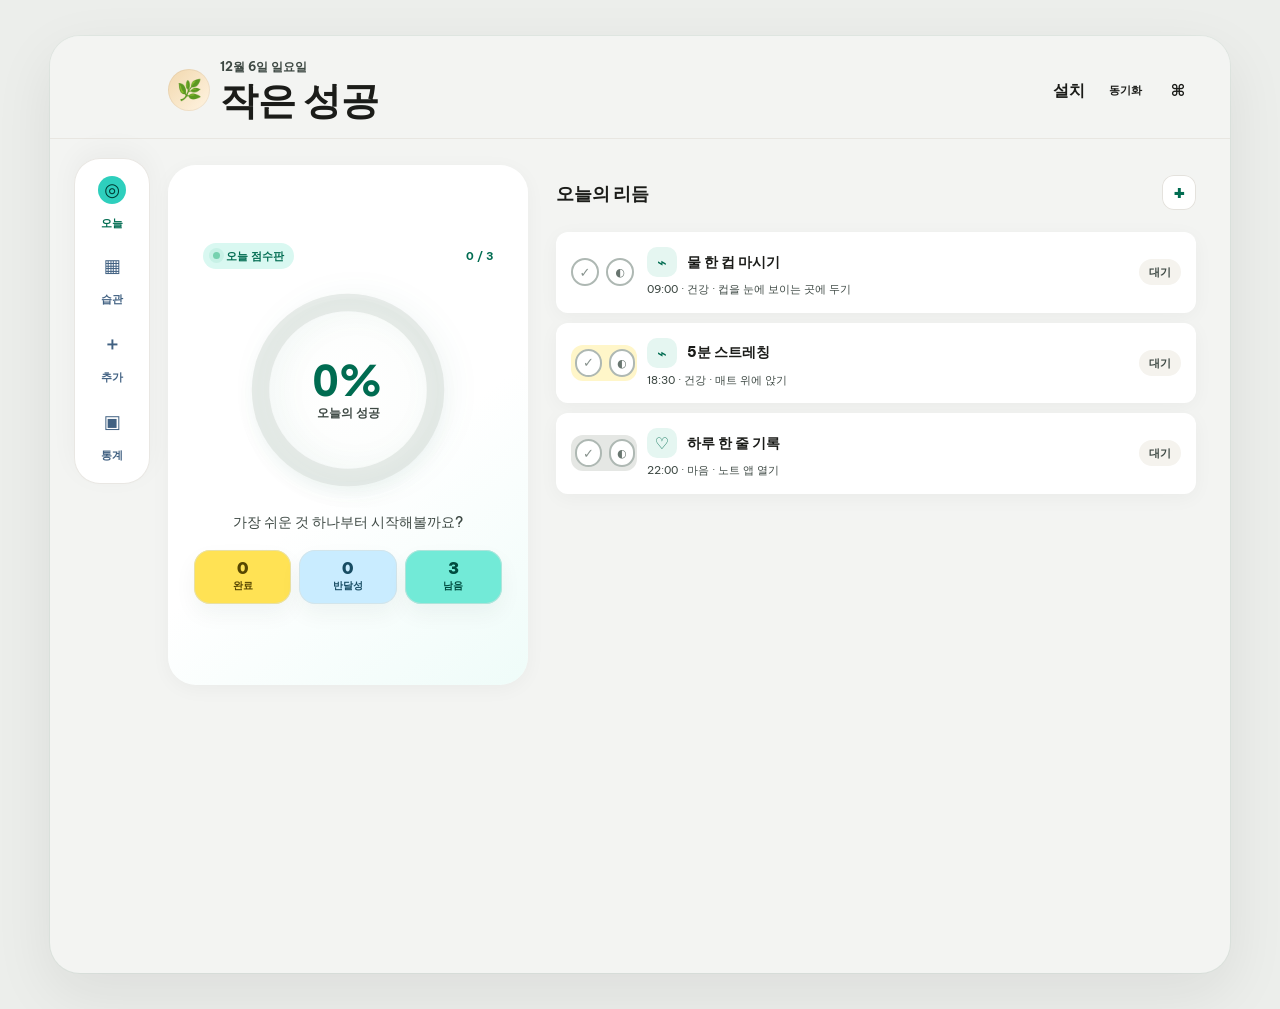
==== commit 03ab43ad: "Stitch 스타일 디자인 및 아이콘 가독성 개선" ====
--- a/app/index.html
+++ b/app/index.html
@@ -4,6 +4,9 @@
     <meta charset="utf-8" />
     <meta name="viewport" content="width=device-width, initial-scale=1, viewport-fit=cover" />
     <meta name="theme-color" content="#fbf9f4" />
+    <link rel="preconnect" href="https://fonts.googleapis.com" />
+    <link rel="preconnect" href="https://fonts.gstatic.com" crossorigin />
+    <link href="https://fonts.googleapis.com/css2?family=Be+Vietnam+Pro:wght@400;500;600;700&amp;family=Plus+Jakarta+Sans:wght@600;700;800&amp;display=swap" rel="stylesheet" />
     <meta name="description" content="작은 습관을 만들고 매일 기록하는 반응형 습관 앱" />
     <link rel="manifest" href="./manifest.webmanifest" />
     <link rel="icon" href="./icon.svg" type="image/svg+xml" />
@@ -169,10 +172,10 @@
 
           <div class="chart-panel">
             <div class="section-head compact">
-              <h2>주간 흐름</h2>
-              <span class="growth-chip">+15%</span>
-            </div>
-            <div id="weekChart" class="week-chart"></div>
+              <h2 id="monthChartTitle">월간 흐름</h2>
+              <span id="monthlyGrowth" class="growth-chip">지난달 비교</span>
+            </div>
+            <div id="monthChart" class="month-chart" aria-label="월간 습관 달성 점수 차트"></div>
           </div>
         </section>
       </main>
--- a/app/styles.css
+++ b/app/styles.css
@@ -1,24 +1,28 @@
 :root {
   color-scheme: light;
-  --background: #e0f8eb;
-  --surface: #fffefa;
-  --surface-low: #f6f6f0;
-  --surface-mid: #edf6f1;
-  --surface-high: #e2eee8;
+  --background: #f3f4f2;
+  --surface: #ffffff;
+  --surface-low: #f5f3ee;
+  --surface-mid: #f0eee9;
+  --surface-high: #eae8e3;
   --primary: #006c51;
   --primary-soft: #99f4d1;
   --primary-mid: #76d1af;
   --primary-deep: #004b3a;
   --secondary: #416182;
   --warm: #ffae6f;
+  --yellow: #ffe254;
+  --yellow-soft: #fff6c9;
+  --sky: #c9ecff;
+  --mint: #2ecfbd;
   --text: #1b1c19;
-  --muted: #617069;
-  --line: #d5e7de;
+  --muted: #3e4944;
+  --line: #e4e2dd;
   --danger: #b64040;
   --font-display: "Plus Jakarta Sans", "Apple SD Gothic Neo", "Malgun Gothic", system-ui, sans-serif;
   --font-body: "Be Vietnam Pro", "Apple SD Gothic Neo", "Malgun Gothic", system-ui, sans-serif;
-  --shadow-soft: 0 14px 36px rgba(22, 45, 37, 0.07);
-  --shadow-card: 0 7px 18px rgba(25, 54, 45, 0.055);
+  --shadow-soft: 0 20px 60px rgba(27, 28, 25, 0.08);
+  --shadow-card: 0 4px 20px rgba(0, 0, 0, 0.04);
   --spring: cubic-bezier(0.2, 0.8, 0.2, 1);
 }
 
@@ -34,11 +38,7 @@
 body {
   min-height: 100%;
   margin: 0;
-  background:
-    radial-gradient(circle at 16% 8%, rgba(224, 248, 235, 0.42), transparent 22rem),
-    radial-gradient(circle at 86% 12%, rgba(255, 255, 250, 0.7), transparent 20rem),
-    radial-gradient(circle, rgba(27, 28, 25, 0.035) 1px, transparent 1px) 0 0 / 24px 24px,
-    #e0f8eb;
+  background: #eceeeb;
   color: var(--text);
   font-family: var(--font-body);
   font-size: 16px;
@@ -143,9 +143,7 @@
   min-height: 100dvh;
   margin: 0 auto;
   overflow: hidden;
-  background:
-    linear-gradient(180deg, rgba(255, 254, 250, 0.84), rgba(224, 248, 235, 0.9)),
-    var(--background);
+  background: var(--background);
   box-shadow: 0 0 0 1px rgba(0, 108, 81, 0.045), var(--shadow-soft);
 }
 
@@ -159,7 +157,7 @@
   gap: 8px;
   min-height: 66px;
   padding: max(10px, env(safe-area-inset-top)) 16px 10px;
-  background: rgba(224, 248, 235, 0.82);
+  background: rgba(243, 244, 242, 0.92);
   backdrop-filter: blur(18px) saturate(150%);
 }
 
@@ -468,7 +466,7 @@
 
 .habit-card {
   display: grid;
-  grid-template-columns: 44px minmax(0, 1fr) auto;
+  grid-template-columns: 66px minmax(0, 1fr) auto;
   align-items: center;
   gap: 10px;
   min-height: 58px;
@@ -494,10 +492,9 @@
 }
 
 .habit-actions {
-  display: grid;
-  grid-template-columns: 28px 16px;
+  display: flex;
   align-items: center;
-  gap: 3px;
+  gap: 7px;
 }
 
 .check-button {
@@ -505,10 +502,10 @@
   place-items: center;
   width: 28px;
   height: 28px;
-  border: 1px solid var(--line);
+  border: 2px solid #aeb8b3;
   border-radius: 999px;
   background: #fff;
-  color: transparent;
+  color: #87928d;
   font-size: 13px;
   font-weight: 900;
 }
@@ -521,12 +518,12 @@
 .partial-button {
   display: grid;
   place-items: center;
-  width: 16px;
+  width: 28px;
   height: 28px;
-  border: 1px solid rgba(217, 225, 220, 0.9);
+  border: 2px solid #aeb8b3;
   border-radius: 999px;
   background: #fff;
-  color: rgba(97, 112, 105, 0.5);
+  color: #68756f;
   font-size: 11px;
   font-weight: 900;
 }
@@ -560,6 +557,23 @@
   background: var(--surface-low);
   color: var(--primary);
   font-size: 15px;
+}
+
+.habit-heading {
+  display: flex;
+  align-items: center;
+  gap: 10px;
+  margin-bottom: 4px;
+}
+
+.habit-heading .habit-icon {
+  flex: 0 0 30px;
+  width: 30px;
+  height: 30px;
+  background: #e5f6f1;
+  color: var(--primary);
+  font-size: 16px;
+  font-weight: 900;
 }
 
 .habit-title {
@@ -916,11 +930,16 @@
   color: var(--secondary);
 }
 
-.week-chart {
-  display: grid;
-  grid-template-columns: repeat(7, 1fr);
+.growth-chip.is-negative {
+  background: #fff0ed;
+  color: #b94b3d;
+}
+
+.month-chart {
+  display: grid;
+  grid-template-columns: repeat(var(--month-days, 31), minmax(12px, 1fr));
   align-items: end;
-  gap: 8px;
+  gap: 4px;
   min-height: 160px;
 }
 
@@ -938,6 +957,38 @@
   background: linear-gradient(180deg, var(--primary-mid), var(--primary));
   transform-origin: bottom;
   animation: barRise 620ms var(--spring) both;
+}
+
+.month-chart .bar {
+  max-width: 16px;
+}
+
+.bar-wrap.is-today .bar {
+  box-shadow: 0 0 0 3px rgba(0, 119, 86, 0.15);
+}
+
+.bar-wrap.is-future .bar {
+  background: #e3ece7;
+  animation: none;
+}
+
+.month-chart .bar-label {
+  opacity: 0;
+}
+
+.month-chart .bar-wrap.is-five-day-mark .bar-label,
+.month-chart .bar-wrap.is-today .bar-label {
+  opacity: 1;
+}
+
+.month-chart .bar-wrap.is-five-day-mark .bar-label {
+  color: var(--text);
+  font-size: 11px;
+  font-weight: 900;
+}
+
+.month-chart .bar-wrap.is-today .bar-label {
+  color: var(--primary);
 }
 
 .bar-wrap:nth-child(3) .bar,
@@ -1318,7 +1369,7 @@
   }
 
   #statsView.view.is-visible {
-    grid-template-columns: minmax(0, 0.9fr) minmax(360px, 1.1fr);
+    grid-template-columns: minmax(300px, 0.78fr) minmax(420px, 1.22fr);
     align-items: start;
   }
 
@@ -1330,7 +1381,7 @@
     min-height: 360px;
   }
 
-  .week-chart {
+  .month-chart {
     min-height: 250px;
   }
 
@@ -1383,3 +1434,219 @@
     transition-duration: 1ms !important;
   }
 }
+
+/* Stitch soft-minimal visual sync — layout and behavior remain unchanged. */
+.today-progress {
+  background: var(--surface);
+  border: 0;
+  border-radius: 20px;
+  box-shadow: var(--shadow-card);
+}
+
+.today-progress::before,
+.today-progress::after {
+  display: none;
+}
+
+.habit-card,
+.stat-card,
+.detail-card,
+.chart-panel,
+.form-panel,
+.empty-state {
+  border-color: transparent;
+  background: var(--surface);
+  box-shadow: var(--shadow-card);
+}
+
+.habit-card {
+  min-height: 64px;
+  border-radius: 12px;
+}
+
+.habit-card.is-done {
+  background: var(--surface);
+}
+
+.habit-card.is-partial {
+  background: linear-gradient(90deg, rgba(255, 174, 111, 0.12), var(--surface) 42%);
+}
+
+.check-button,
+.partial-button {
+  background: var(--surface);
+}
+
+.check-button.is-done {
+  background: var(--primary);
+  color: var(--surface);
+}
+
+input,
+select,
+textarea,
+.search-box {
+  border-color: transparent;
+  background: var(--surface-mid);
+  box-shadow: none;
+}
+
+.primary-button {
+  min-height: 52px;
+  border-radius: 999px;
+  background: var(--primary);
+  box-shadow: 0 6px 14px rgba(0, 108, 81, 0.18);
+}
+
+.secondary-button {
+  border-color: var(--line);
+  background: var(--surface);
+}
+
+.category-field label > span {
+  background: var(--surface);
+  box-shadow: var(--shadow-card);
+}
+
+.bottom-nav {
+  border-top: 1px solid rgba(228, 226, 221, 0.7);
+  background: rgba(255, 255, 255, 0.95);
+  box-shadow: 0 -8px 28px rgba(27, 28, 25, 0.04);
+}
+
+.nav-item.is-active span {
+  background: rgba(153, 244, 209, 0.5);
+}
+
+@media (min-width: 900px) {
+  body {
+    background: #f1f0ed;
+  }
+
+  .app-shell {
+    background: var(--background);
+  }
+
+  .app-header {
+    border-bottom-color: rgba(228, 226, 221, 0.75);
+    background: rgba(251, 249, 244, 0.94);
+  }
+
+  .bottom-nav {
+    border-color: rgba(228, 226, 221, 0.8);
+    background: rgba(255, 255, 255, 0.96);
+  }
+
+  #todayView .today-progress {
+    background: var(--surface);
+    box-shadow: var(--shadow-card);
+  }
+
+  .form-panel {
+    background: var(--background);
+    box-shadow: none;
+  }
+}
+
+/* Brighter accent cards from the latest Stitch board. */
+.today-progress {
+  background: linear-gradient(145deg, #ffffff 58%, #effcf9 100%);
+}
+
+.progress-kicker span {
+  padding: 5px 10px;
+  border-radius: 999px;
+  background: #d9f8f1;
+  color: var(--primary);
+}
+
+.progress-stats span:nth-child(1) {
+  background: var(--yellow);
+  color: #574700;
+}
+
+.progress-stats span:nth-child(2) {
+  background: var(--sky);
+  color: #174c63;
+}
+
+.progress-stats span:nth-child(3) {
+  background: #72ead7;
+  color: #004c40;
+}
+
+.progress-stats span:nth-child(1) strong,
+.progress-stats span:nth-child(2) strong,
+.progress-stats span:nth-child(3) strong {
+  color: currentColor;
+}
+
+.habit-card:nth-child(3n + 2) .habit-actions {
+  padding: 5px;
+  border-radius: 12px;
+  background: var(--yellow-soft);
+}
+
+.habit-card:nth-child(3n + 3) .habit-actions {
+  padding: 5px;
+  border-radius: 12px;
+  background: #e5e7e4;
+}
+
+.habit-card.is-done {
+  background: linear-gradient(90deg, rgba(46, 207, 189, 0.14), var(--surface) 42%);
+}
+
+.stat-card.warm {
+  background: var(--yellow);
+  color: #3c3300;
+}
+
+.stat-card.warm span,
+.stat-card.warm strong {
+  color: #3c3300;
+}
+
+.stats-grid .stat-card:not(.warm):not(.green) {
+  background: var(--sky);
+}
+
+.growth-chip {
+  background: var(--sky);
+}
+
+.nav-item.is-active span {
+  background: var(--mint);
+  color: #003c34;
+}
+
+@media (min-width: 900px) {
+  #todayView .today-progress {
+    background: linear-gradient(145deg, #ffffff 58%, #effcf9 100%);
+  }
+}
+
+/* Readability pass for habit controls and labels. */
+.habit-card:nth-child(3n + 2) .habit-actions,
+.habit-card:nth-child(3n + 3) .habit-actions {
+  padding: 4px;
+}
+
+.habit-heading {
+  min-width: 0;
+}
+
+.habit-heading .habit-title {
+  flex: 1;
+  min-width: 0;
+}
+
+@media (min-width: 900px) {
+  body {
+    background: #eceeeb;
+  }
+
+  .app-header {
+    background: rgba(243, 244, 242, 0.95);
+  }
+}
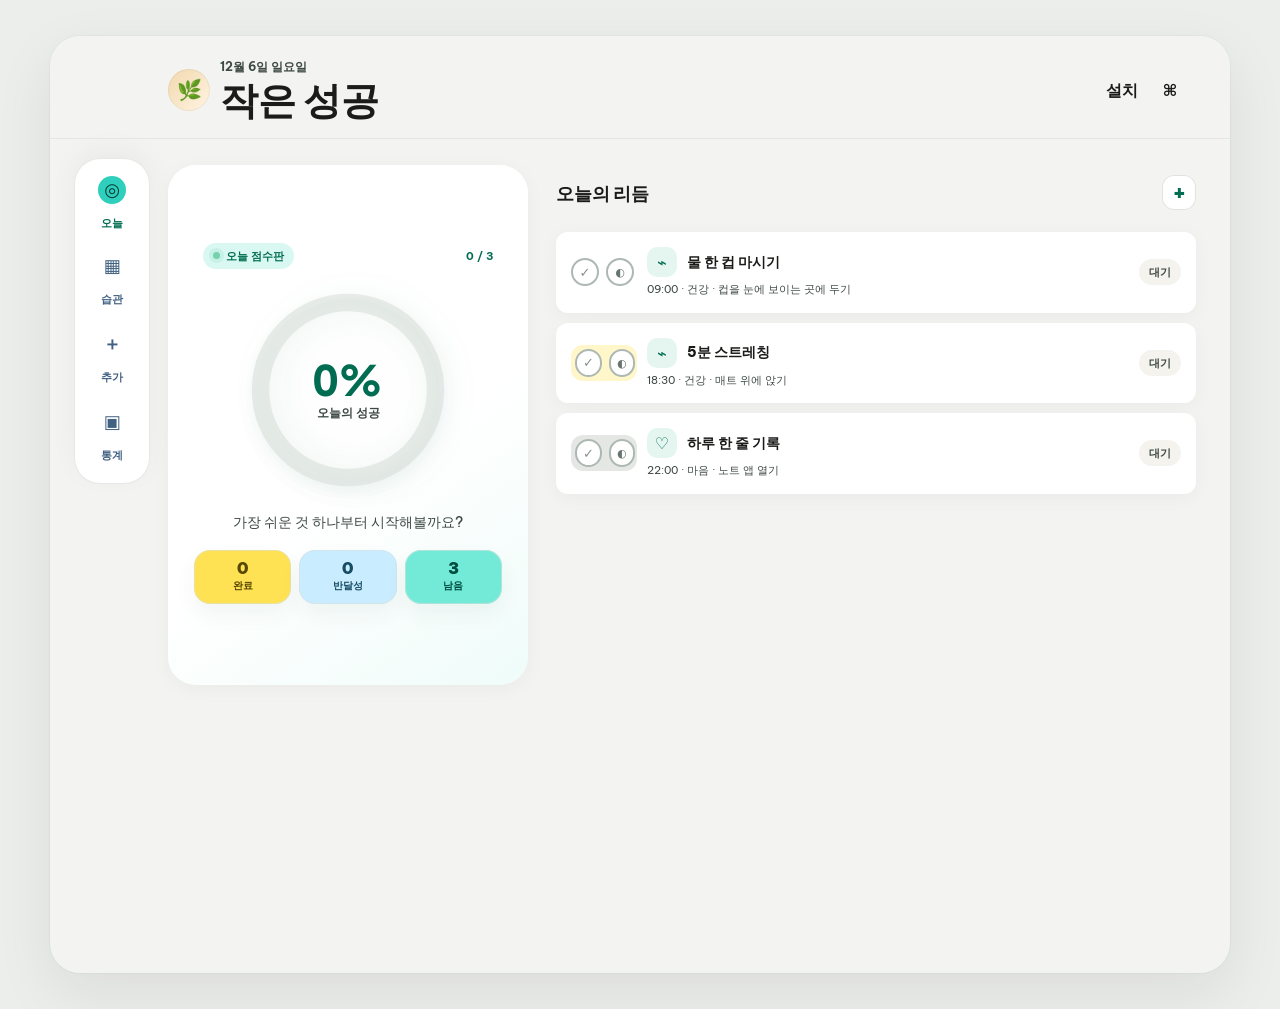
==== commit 45abfaa4: "모바일 배포판 동기화 버튼 숨김" ====
--- a/app/index.html
+++ b/app/index.html
@@ -25,7 +25,7 @@
           <h1 id="viewTitle">작은 성공</h1>
         </div>
         <button class="settings-button" id="installButton" type="button" hidden>설치</button>
-        <button class="settings-button sync-trigger" id="syncButton" type="button" aria-label="동기화">동기화</button>
+        <button class="settings-button sync-trigger" id="syncButton" type="button" aria-label="동기화" hidden>동기화</button>
         <button class="settings-button" type="button" aria-label="설정">⌘</button>
       </header>
 
--- a/app/styles.css
+++ b/app/styles.css
@@ -193,6 +193,10 @@
   font-size: 11px;
 }
 
+#syncButton[hidden] {
+  display: none;
+}
+
 .sync-trigger.is-connected {
   background: var(--primary-soft);
   color: var(--primary);
